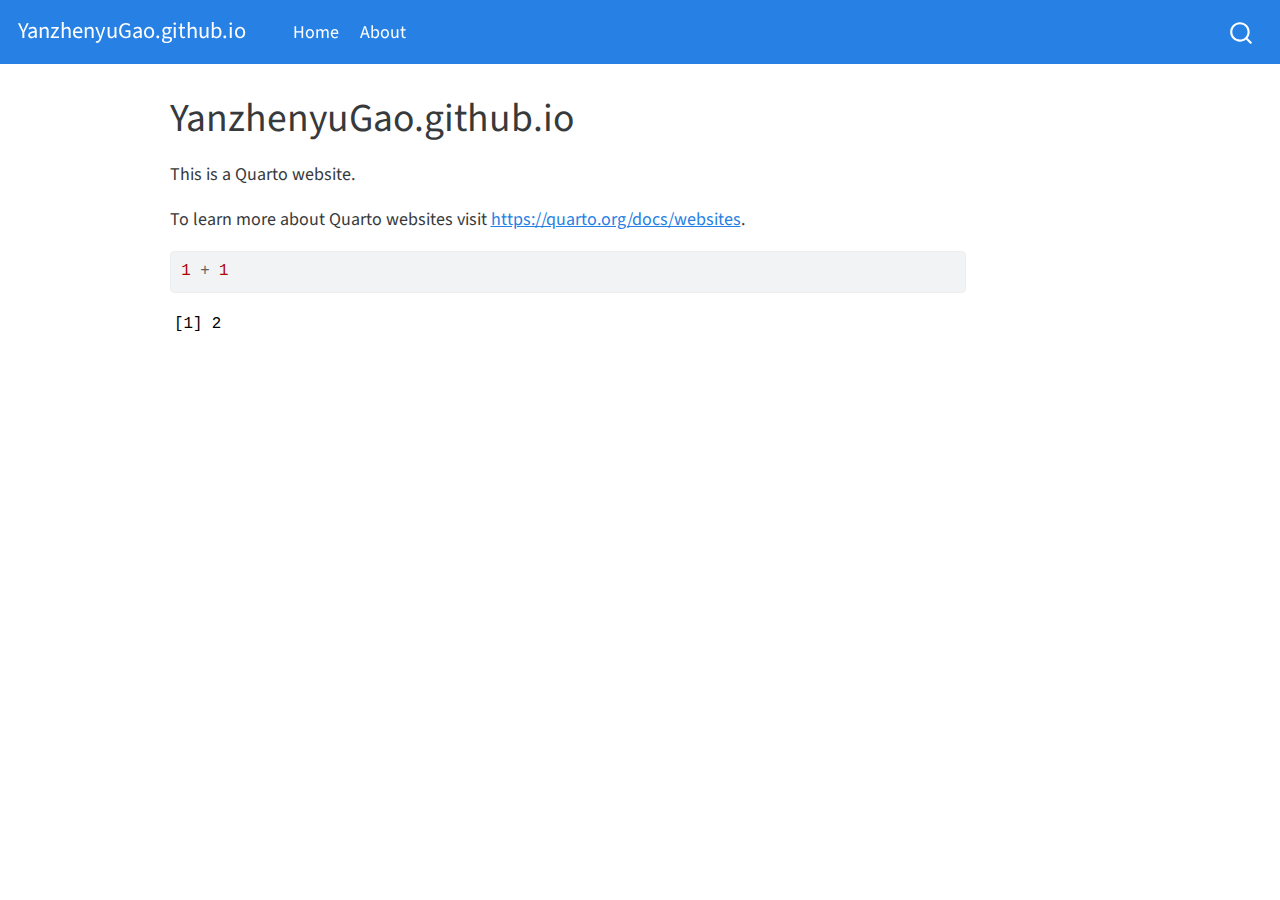
==== docs/index.html @ 92bbc310 "my commit message" ====
<!DOCTYPE html>
<html xmlns="http://www.w3.org/1999/xhtml" lang="en" xml:lang="en"><head>

<meta charset="utf-8">
<meta name="generator" content="quarto-1.2.269">

<meta name="viewport" content="width=device-width, initial-scale=1.0, user-scalable=yes">


<title>YanzhenyuGao.github.io</title>
<style>
code{white-space: pre-wrap;}
span.smallcaps{font-variant: small-caps;}
div.columns{display: flex; gap: min(4vw, 1.5em);}
div.column{flex: auto; overflow-x: auto;}
div.hanging-indent{margin-left: 1.5em; text-indent: -1.5em;}
ul.task-list{list-style: none;}
ul.task-list li input[type="checkbox"] {
  width: 0.8em;
  margin: 0 0.8em 0.2em -1.6em;
  vertical-align: middle;
}
pre > code.sourceCode { white-space: pre; position: relative; }
pre > code.sourceCode > span { display: inline-block; line-height: 1.25; }
pre > code.sourceCode > span:empty { height: 1.2em; }
.sourceCode { overflow: visible; }
code.sourceCode > span { color: inherit; text-decoration: inherit; }
div.sourceCode { margin: 1em 0; }
pre.sourceCode { margin: 0; }
@media screen {
div.sourceCode { overflow: auto; }
}
@media print {
pre > code.sourceCode { white-space: pre-wrap; }
pre > code.sourceCode > span { text-indent: -5em; padding-left: 5em; }
}
pre.numberSource code
  { counter-reset: source-line 0; }
pre.numberSource code > span
  { position: relative; left: -4em; counter-increment: source-line; }
pre.numberSource code > span > a:first-child::before
  { content: counter(source-line);
    position: relative; left: -1em; text-align: right; vertical-align: baseline;
    border: none; display: inline-block;
    -webkit-touch-callout: none; -webkit-user-select: none;
    -khtml-user-select: none; -moz-user-select: none;
    -ms-user-select: none; user-select: none;
    padding: 0 4px; width: 4em;
    color: #aaaaaa;
  }
pre.numberSource { margin-left: 3em; border-left: 1px solid #aaaaaa;  padding-left: 4px; }
div.sourceCode
  {   }
@media screen {
pre > code.sourceCode > span > a:first-child::before { text-decoration: underline; }
}
code span.al { color: #ff0000; font-weight: bold; } /* Alert */
code span.an { color: #60a0b0; font-weight: bold; font-style: italic; } /* Annotation */
code span.at { color: #7d9029; } /* Attribute */
code span.bn { color: #40a070; } /* BaseN */
code span.bu { color: #008000; } /* BuiltIn */
code span.cf { color: #007020; font-weight: bold; } /* ControlFlow */
code span.ch { color: #4070a0; } /* Char */
code span.cn { color: #880000; } /* Constant */
code span.co { color: #60a0b0; font-style: italic; } /* Comment */
code span.cv { color: #60a0b0; font-weight: bold; font-style: italic; } /* CommentVar */
code span.do { color: #ba2121; font-style: italic; } /* Documentation */
code span.dt { color: #902000; } /* DataType */
code span.dv { color: #40a070; } /* DecVal */
code span.er { color: #ff0000; font-weight: bold; } /* Error */
code span.ex { } /* Extension */
code span.fl { color: #40a070; } /* Float */
code span.fu { color: #06287e; } /* Function */
code span.im { color: #008000; font-weight: bold; } /* Import */
code span.in { color: #60a0b0; font-weight: bold; font-style: italic; } /* Information */
code span.kw { color: #007020; font-weight: bold; } /* Keyword */
code span.op { color: #666666; } /* Operator */
code span.ot { color: #007020; } /* Other */
code span.pp { color: #bc7a00; } /* Preprocessor */
code span.sc { color: #4070a0; } /* SpecialChar */
code span.ss { color: #bb6688; } /* SpecialString */
code span.st { color: #4070a0; } /* String */
code span.va { color: #19177c; } /* Variable */
code span.vs { color: #4070a0; } /* VerbatimString */
code span.wa { color: #60a0b0; font-weight: bold; font-style: italic; } /* Warning */
</style>


<script src="site_libs/quarto-nav/quarto-nav.js"></script>
<script src="site_libs/quarto-nav/headroom.min.js"></script>
<script src="site_libs/clipboard/clipboard.min.js"></script>
<script src="site_libs/quarto-search/autocomplete.umd.js"></script>
<script src="site_libs/quarto-search/fuse.min.js"></script>
<script src="site_libs/quarto-search/quarto-search.js"></script>
<meta name="quarto:offset" content="./">
<script src="site_libs/quarto-html/quarto.js"></script>
<script src="site_libs/quarto-html/popper.min.js"></script>
<script src="site_libs/quarto-html/tippy.umd.min.js"></script>
<script src="site_libs/quarto-html/anchor.min.js"></script>
<link href="site_libs/quarto-html/tippy.css" rel="stylesheet">
<link href="site_libs/quarto-html/quarto-syntax-highlighting.css" rel="stylesheet" id="quarto-text-highlighting-styles">
<script src="site_libs/bootstrap/bootstrap.min.js"></script>
<link href="site_libs/bootstrap/bootstrap-icons.css" rel="stylesheet">
<link href="site_libs/bootstrap/bootstrap.min.css" rel="stylesheet" id="quarto-bootstrap" data-mode="light">
<script id="quarto-search-options" type="application/json">{
  "location": "navbar",
  "copy-button": false,
  "collapse-after": 3,
  "panel-placement": "end",
  "type": "overlay",
  "limit": 20,
  "language": {
    "search-no-results-text": "No results",
    "search-matching-documents-text": "matching documents",
    "search-copy-link-title": "Copy link to search",
    "search-hide-matches-text": "Hide additional matches",
    "search-more-match-text": "more match in this document",
    "search-more-matches-text": "more matches in this document",
    "search-clear-button-title": "Clear",
    "search-detached-cancel-button-title": "Cancel",
    "search-submit-button-title": "Submit"
  }
}</script>


<link rel="stylesheet" href="styles.css">
</head>

<body class="nav-fixed">

<div id="quarto-search-results"></div>
  <header id="quarto-header" class="headroom fixed-top">
    <nav class="navbar navbar-expand-lg navbar-dark ">
      <div class="navbar-container container-fluid">
      <div class="navbar-brand-container">
    <a class="navbar-brand" href="./index.html">
    <span class="navbar-title">YanzhenyuGao.github.io</span>
    </a>
  </div>
          <button class="navbar-toggler" type="button" data-bs-toggle="collapse" data-bs-target="#navbarCollapse" aria-controls="navbarCollapse" aria-expanded="false" aria-label="Toggle navigation" onclick="if (window.quartoToggleHeadroom) { window.quartoToggleHeadroom(); }">
  <span class="navbar-toggler-icon"></span>
</button>
          <div class="collapse navbar-collapse" id="navbarCollapse">
            <ul class="navbar-nav navbar-nav-scroll me-auto">
  <li class="nav-item">
    <a class="nav-link active" href="./index.html" aria-current="page">
 <span class="menu-text">Home</span></a>
  </li>  
  <li class="nav-item">
    <a class="nav-link" href="./about.html">
 <span class="menu-text">About</span></a>
  </li>  
</ul>
              <div id="quarto-search" class="" title="Search"></div>
          </div> <!-- /navcollapse -->
      </div> <!-- /container-fluid -->
    </nav>
</header>
<!-- content -->
<div id="quarto-content" class="quarto-container page-columns page-rows-contents page-layout-article page-navbar">
<!-- sidebar -->
<!-- margin-sidebar -->
    <div id="quarto-margin-sidebar" class="sidebar margin-sidebar">
        
    </div>
<!-- main -->
<main class="content" id="quarto-document-content">

<header id="title-block-header" class="quarto-title-block default">
<div class="quarto-title">
<h1 class="title">YanzhenyuGao.github.io</h1>
</div>



<div class="quarto-title-meta">

    
  
    
  </div>
  

</header>

<p>This is a Quarto website.</p>
<p>To learn more about Quarto websites visit <a href="https://quarto.org/docs/websites" class="uri">https://quarto.org/docs/websites</a>.</p>
<div class="cell">
<div class="sourceCode cell-code" id="cb1"><pre class="sourceCode r code-with-copy"><code class="sourceCode r"><span id="cb1-1"><a href="#cb1-1" aria-hidden="true" tabindex="-1"></a><span class="dv">1</span> <span class="sc">+</span> <span class="dv">1</span></span></code><button title="Copy to Clipboard" class="code-copy-button"><i class="bi"></i></button></pre></div>
<div class="cell-output cell-output-stdout">
<pre><code>[1] 2</code></pre>
</div>
</div>



</main> <!-- /main -->
<script id="quarto-html-after-body" type="application/javascript">
window.document.addEventListener("DOMContentLoaded", function (event) {
  const toggleBodyColorMode = (bsSheetEl) => {
    const mode = bsSheetEl.getAttribute("data-mode");
    const bodyEl = window.document.querySelector("body");
    if (mode === "dark") {
      bodyEl.classList.add("quarto-dark");
      bodyEl.classList.remove("quarto-light");
    } else {
      bodyEl.classList.add("quarto-light");
      bodyEl.classList.remove("quarto-dark");
    }
  }
  const toggleBodyColorPrimary = () => {
    const bsSheetEl = window.document.querySelector("link#quarto-bootstrap");
    if (bsSheetEl) {
      toggleBodyColorMode(bsSheetEl);
    }
  }
  toggleBodyColorPrimary();  
  const icon = "";
  const anchorJS = new window.AnchorJS();
  anchorJS.options = {
    placement: 'right',
    icon: icon
  };
  anchorJS.add('.anchored');
  const clipboard = new window.ClipboardJS('.code-copy-button', {
    target: function(trigger) {
      return trigger.previousElementSibling;
    }
  });
  clipboard.on('success', function(e) {
    // button target
    const button = e.trigger;
    // don't keep focus
    button.blur();
    // flash "checked"
    button.classList.add('code-copy-button-checked');
    var currentTitle = button.getAttribute("title");
    button.setAttribute("title", "Copied!");
    let tooltip;
    if (window.bootstrap) {
      button.setAttribute("data-bs-toggle", "tooltip");
      button.setAttribute("data-bs-placement", "left");
      button.setAttribute("data-bs-title", "Copied!");
      tooltip = new bootstrap.Tooltip(button, 
        { trigger: "manual", 
          customClass: "code-copy-button-tooltip",
          offset: [0, -8]});
      tooltip.show();    
    }
    setTimeout(function() {
      if (tooltip) {
        tooltip.hide();
        button.removeAttribute("data-bs-title");
        button.removeAttribute("data-bs-toggle");
        button.removeAttribute("data-bs-placement");
      }
      button.setAttribute("title", currentTitle);
      button.classList.remove('code-copy-button-checked');
    }, 1000);
    // clear code selection
    e.clearSelection();
  });
  function tippyHover(el, contentFn) {
    const config = {
      allowHTML: true,
      content: contentFn,
      maxWidth: 500,
      delay: 100,
      arrow: false,
      appendTo: function(el) {
          return el.parentElement;
      },
      interactive: true,
      interactiveBorder: 10,
      theme: 'quarto',
      placement: 'bottom-start'
    };
    window.tippy(el, config); 
  }
  const noterefs = window.document.querySelectorAll('a[role="doc-noteref"]');
  for (var i=0; i<noterefs.length; i++) {
    const ref = noterefs[i];
    tippyHover(ref, function() {
      // use id or data attribute instead here
      let href = ref.getAttribute('data-footnote-href') || ref.getAttribute('href');
      try { href = new URL(href).hash; } catch {}
      const id = href.replace(/^#\/?/, "");
      const note = window.document.getElementById(id);
      return note.innerHTML;
    });
  }
  const findCites = (el) => {
    const parentEl = el.parentElement;
    if (parentEl) {
      const cites = parentEl.dataset.cites;
      if (cites) {
        return {
          el,
          cites: cites.split(' ')
        };
      } else {
        return findCites(el.parentElement)
      }
    } else {
      return undefined;
    }
  };
  var bibliorefs = window.document.querySelectorAll('a[role="doc-biblioref"]');
  for (var i=0; i<bibliorefs.length; i++) {
    const ref = bibliorefs[i];
    const citeInfo = findCites(ref);
    if (citeInfo) {
      tippyHover(citeInfo.el, function() {
        var popup = window.document.createElement('div');
        citeInfo.cites.forEach(function(cite) {
          var citeDiv = window.document.createElement('div');
          citeDiv.classList.add('hanging-indent');
          citeDiv.classList.add('csl-entry');
          var biblioDiv = window.document.getElementById('ref-' + cite);
          if (biblioDiv) {
            citeDiv.innerHTML = biblioDiv.innerHTML;
          }
          popup.appendChild(citeDiv);
        });
        return popup.innerHTML;
      });
    }
  }
});
</script>
</div> <!-- /content -->



</body></html>
---- docs/site_libs/quarto-html/tippy.css ----
.tippy-box[data-animation=fade][data-state=hidden]{opacity:0}[data-tippy-root]{max-width:calc(100vw - 10px)}.tippy-box{position:relative;background-color:#333;color:#fff;border-radius:4px;font-size:14px;line-height:1.4;white-space:normal;outline:0;transition-property:transform,visibility,opacity}.tippy-box[data-placement^=top]>.tippy-arrow{bottom:0}.tippy-box[data-placement^=top]>.tippy-arrow:before{bottom:-7px;left:0;border-width:8px 8px 0;border-top-color:initial;transform-origin:center top}.tippy-box[data-placement^=bottom]>.tippy-arrow{top:0}.tippy-box[data-placement^=bottom]>.tippy-arrow:before{top:-7px;left:0;border-width:0 8px 8px;border-bottom-color:initial;transform-origin:center bottom}.tippy-box[data-placement^=left]>.tippy-arrow{right:0}.tippy-box[data-placement^=left]>.tippy-arrow:before{border-width:8px 0 8px 8px;border-left-color:initial;right:-7px;transform-origin:center left}.tippy-box[data-placement^=right]>.tippy-arrow{left:0}.tippy-box[data-placement^=right]>.tippy-arrow:before{left:-7px;border-width:8px 8px 8px 0;border-right-color:initial;transform-origin:center right}.tippy-box[data-inertia][data-state=visible]{transition-timing-function:cubic-bezier(.54,1.5,.38,1.11)}.tippy-arrow{width:16px;height:16px;color:#333}.tippy-arrow:before{content:"";position:absolute;border-color:transparent;border-style:solid}.tippy-content{position:relative;padding:5px 9px;z-index:1}
---- docs/site_libs/quarto-html/quarto-syntax-highlighting.css ----
/* quarto syntax highlight colors */
:root {
  --quarto-hl-ot-color: #003B4F;
  --quarto-hl-at-color: #657422;
  --quarto-hl-ss-color: #20794D;
  --quarto-hl-an-color: #5E5E5E;
  --quarto-hl-fu-color: #4758AB;
  --quarto-hl-st-color: #20794D;
  --quarto-hl-cf-color: #003B4F;
  --quarto-hl-op-color: #5E5E5E;
  --quarto-hl-er-color: #AD0000;
  --quarto-hl-bn-color: #AD0000;
  --quarto-hl-al-color: #AD0000;
  --quarto-hl-va-color: #111111;
  --quarto-hl-bu-color: inherit;
  --quarto-hl-ex-color: inherit;
  --quarto-hl-pp-color: #AD0000;
  --quarto-hl-in-color: #5E5E5E;
  --quarto-hl-vs-color: #20794D;
  --quarto-hl-wa-color: #5E5E5E;
  --quarto-hl-do-color: #5E5E5E;
  --quarto-hl-im-color: #00769E;
  --quarto-hl-ch-color: #20794D;
  --quarto-hl-dt-color: #AD0000;
  --quarto-hl-fl-color: #AD0000;
  --quarto-hl-co-color: #5E5E5E;
  --quarto-hl-cv-color: #5E5E5E;
  --quarto-hl-cn-color: #8f5902;
  --quarto-hl-sc-color: #5E5E5E;
  --quarto-hl-dv-color: #AD0000;
  --quarto-hl-kw-color: #003B4F;
}

/* other quarto variables */
:root {
  --quarto-font-monospace: SFMono-Regular, Menlo, Monaco, Consolas, "Liberation Mono", "Courier New", monospace;
}

pre > code.sourceCode > span {
  color: #003B4F;
}

code span {
  color: #003B4F;
}

code.sourceCode > span {
  color: #003B4F;
}

div.sourceCode,
div.sourceCode pre.sourceCode {
  color: #003B4F;
}

code span.ot {
  color: #003B4F;
}

code span.at {
  color: #657422;
}

code span.ss {
  color: #20794D;
}

code span.an {
  color: #5E5E5E;
}

code span.fu {
  color: #4758AB;
}

code span.st {
  color: #20794D;
}

code span.cf {
  color: #003B4F;
}

code span.op {
  color: #5E5E5E;
}

code span.er {
  color: #AD0000;
}

code span.bn {
  color: #AD0000;
}

code span.al {
  color: #AD0000;
}

code span.va {
  color: #111111;
}

code span.pp {
  color: #AD0000;
}

code span.in {
  color: #5E5E5E;
}

code span.vs {
  color: #20794D;
}

code span.wa {
  color: #5E5E5E;
  font-style: italic;
}

code span.do {
  color: #5E5E5E;
  font-style: italic;
}

code span.im {
  color: #00769E;
}

code span.ch {
  color: #20794D;
}

code span.dt {
  color: #AD0000;
}

code span.fl {
  color: #AD0000;
}

code span.co {
  color: #5E5E5E;
}

code span.cv {
  color: #5E5E5E;
  font-style: italic;
}

code span.cn {
  color: #8f5902;
}

code span.sc {
  color: #5E5E5E;
}

code span.dv {
  color: #AD0000;
}

code span.kw {
  color: #003B4F;
}

.prevent-inlining {
  content: "</";
}

/*# sourceMappingURL=debc5d5d77c3f9108843748ff7464032.css.map */
---- docs/styles.css ----
/* css styles */
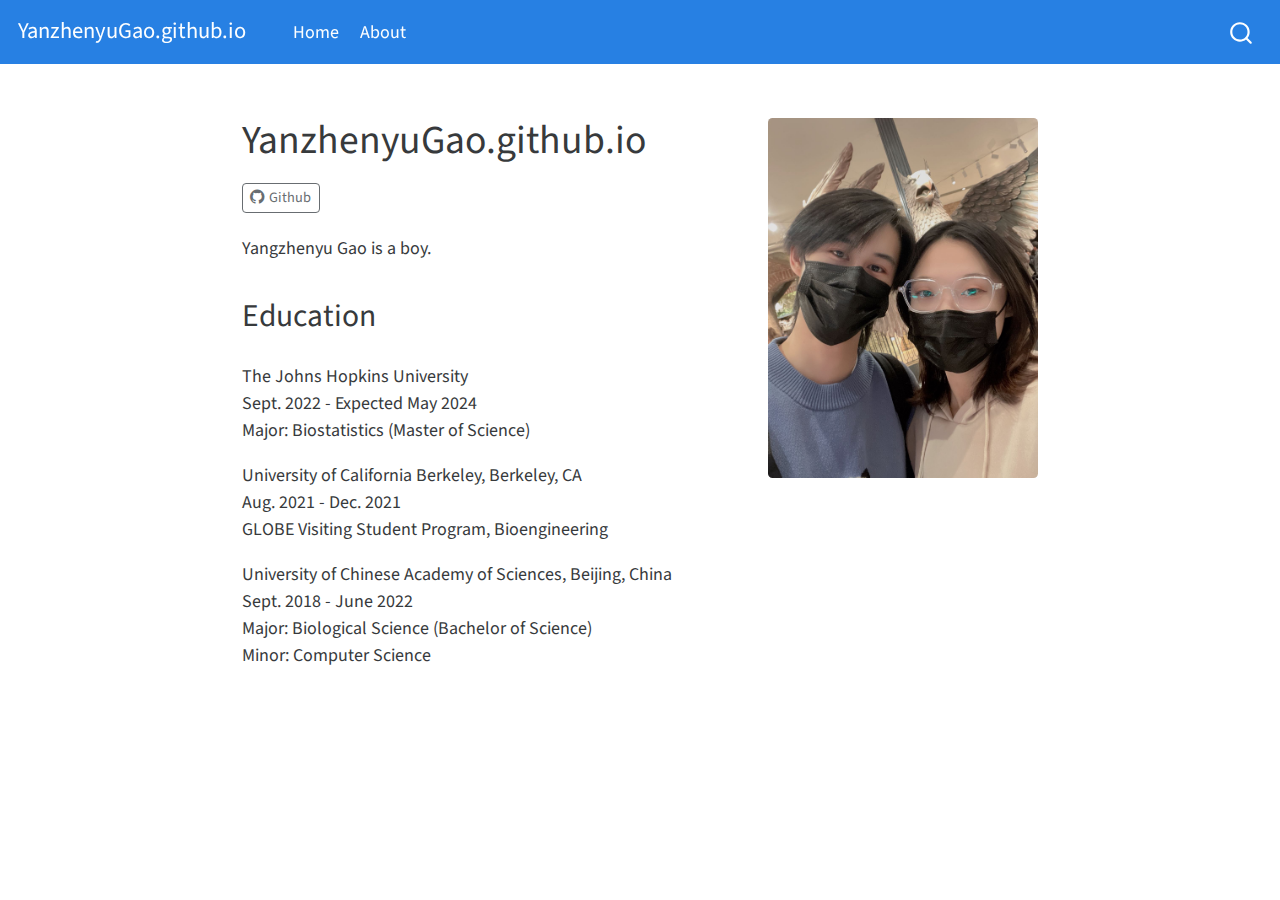
==== commit e7db087f: "my commit message" ====
--- a/docs/index.html
+++ b/docs/index.html
@@ -20,69 +20,6 @@
   margin: 0 0.8em 0.2em -1.6em;
   vertical-align: middle;
 }
-pre > code.sourceCode { white-space: pre; position: relative; }
-pre > code.sourceCode > span { display: inline-block; line-height: 1.25; }
-pre > code.sourceCode > span:empty { height: 1.2em; }
-.sourceCode { overflow: visible; }
-code.sourceCode > span { color: inherit; text-decoration: inherit; }
-div.sourceCode { margin: 1em 0; }
-pre.sourceCode { margin: 0; }
-@media screen {
-div.sourceCode { overflow: auto; }
-}
-@media print {
-pre > code.sourceCode { white-space: pre-wrap; }
-pre > code.sourceCode > span { text-indent: -5em; padding-left: 5em; }
-}
-pre.numberSource code
-  { counter-reset: source-line 0; }
-pre.numberSource code > span
-  { position: relative; left: -4em; counter-increment: source-line; }
-pre.numberSource code > span > a:first-child::before
-  { content: counter(source-line);
-    position: relative; left: -1em; text-align: right; vertical-align: baseline;
-    border: none; display: inline-block;
-    -webkit-touch-callout: none; -webkit-user-select: none;
-    -khtml-user-select: none; -moz-user-select: none;
-    -ms-user-select: none; user-select: none;
-    padding: 0 4px; width: 4em;
-    color: #aaaaaa;
-  }
-pre.numberSource { margin-left: 3em; border-left: 1px solid #aaaaaa;  padding-left: 4px; }
-div.sourceCode
-  {   }
-@media screen {
-pre > code.sourceCode > span > a:first-child::before { text-decoration: underline; }
-}
-code span.al { color: #ff0000; font-weight: bold; } /* Alert */
-code span.an { color: #60a0b0; font-weight: bold; font-style: italic; } /* Annotation */
-code span.at { color: #7d9029; } /* Attribute */
-code span.bn { color: #40a070; } /* BaseN */
-code span.bu { color: #008000; } /* BuiltIn */
-code span.cf { color: #007020; font-weight: bold; } /* ControlFlow */
-code span.ch { color: #4070a0; } /* Char */
-code span.cn { color: #880000; } /* Constant */
-code span.co { color: #60a0b0; font-style: italic; } /* Comment */
-code span.cv { color: #60a0b0; font-weight: bold; font-style: italic; } /* CommentVar */
-code span.do { color: #ba2121; font-style: italic; } /* Documentation */
-code span.dt { color: #902000; } /* DataType */
-code span.dv { color: #40a070; } /* DecVal */
-code span.er { color: #ff0000; font-weight: bold; } /* Error */
-code span.ex { } /* Extension */
-code span.fl { color: #40a070; } /* Float */
-code span.fu { color: #06287e; } /* Function */
-code span.im { color: #008000; font-weight: bold; } /* Import */
-code span.in { color: #60a0b0; font-weight: bold; font-style: italic; } /* Information */
-code span.kw { color: #007020; font-weight: bold; } /* Keyword */
-code span.op { color: #666666; } /* Operator */
-code span.ot { color: #007020; } /* Other */
-code span.pp { color: #bc7a00; } /* Preprocessor */
-code span.sc { color: #4070a0; } /* SpecialChar */
-code span.ss { color: #bb6688; } /* SpecialString */
-code span.st { color: #4070a0; } /* String */
-code span.va { color: #19177c; } /* Variable */
-code span.vs { color: #4070a0; } /* VerbatimString */
-code span.wa { color: #60a0b0; font-weight: bold; font-style: italic; } /* Warning */
 </style>
 
 
@@ -96,7 +33,6 @@
 <script src="site_libs/quarto-html/quarto.js"></script>
 <script src="site_libs/quarto-html/popper.min.js"></script>
 <script src="site_libs/quarto-html/tippy.umd.min.js"></script>
-<script src="site_libs/quarto-html/anchor.min.js"></script>
 <link href="site_libs/quarto-html/tippy.css" rel="stylesheet">
 <link href="site_libs/quarto-html/quarto-syntax-highlighting.css" rel="stylesheet" id="quarto-text-highlighting-styles">
 <script src="site_libs/bootstrap/bootstrap.min.js"></script>
@@ -126,7 +62,7 @@
 <link rel="stylesheet" href="styles.css">
 </head>
 
-<body class="nav-fixed">
+<body class="nav-fixed fullcontent">
 
 <div id="quarto-search-results"></div>
   <header id="quarto-header" class="headroom fixed-top">
@@ -160,41 +96,47 @@
 <div id="quarto-content" class="quarto-container page-columns page-rows-contents page-layout-article page-navbar">
 <!-- sidebar -->
 <!-- margin-sidebar -->
-    <div id="quarto-margin-sidebar" class="sidebar margin-sidebar">
-        
-    </div>
+    
 <!-- main -->
-<main class="content" id="quarto-document-content">
-
-<header id="title-block-header" class="quarto-title-block default">
+<div class="quarto-about-solana column-body">
+  <div class="about-entity">
+    <div class="entity-contents">
+      <header id="title-block-header" class="quarto-title-block default">
 <div class="quarto-title">
 <h1 class="title">YanzhenyuGao.github.io</h1>
 </div>
-
-
-
 <div class="quarto-title-meta">
-
-    
-  
-    
   </div>
-  
-
-</header>
-
-<p>This is a Quarto website.</p>
-<p>To learn more about Quarto websites visit <a href="https://quarto.org/docs/websites" class="uri">https://quarto.org/docs/websites</a>.</p>
-<div class="cell">
-<div class="sourceCode cell-code" id="cb1"><pre class="sourceCode r code-with-copy"><code class="sourceCode r"><span id="cb1-1"><a href="#cb1-1" aria-hidden="true" tabindex="-1"></a><span class="dv">1</span> <span class="sc">+</span> <span class="dv">1</span></span></code><button title="Copy to Clipboard" class="code-copy-button"><i class="bi"></i></button></pre></div>
-<div class="cell-output cell-output-stdout">
-<pre><code>[1] 2</code></pre>
+</header> <div class="about-links">
+  <a href="https://github.com/YangzhenyuGao" class="about-link">
+    <i class="bi bi-github"></i>
+     <span class="about-link-text">Github</span>
+  </a>
 </div>
+      <div class="about-contents"><main class="content" id="quarto-document-content">
+<p>Yangzhenyu Gao is a boy.</p>
+<section id="education" class="level2">
+<h2 data-anchor-id="education">Education</h2>
+<p>The Johns Hopkins University<br>
+Sept.&nbsp;2022 - Expected May 2024<br>
+Major: Biostatistics (Master of Science)</p>
+<p>University of California Berkeley, Berkeley, CA<br>
+Aug.&nbsp;2021 - Dec.&nbsp;2021<br>
+GLOBE Visiting Student Program, Bioengineering</p>
+<p>University of Chinese Academy of Sciences, Beijing, China<br>
+Sept.&nbsp;2018 - June 2022<br>
+Major: Biological Science (Bachelor of Science)<br>
+Minor: Computer Science</p>
+
+
+</section>
+</main></div>
+    </div>
+    <img src="profile.jpg" class="about-image
+  rounded " style="width: 15em;">
+  </div>
 </div>
-
-
-
-</main> <!-- /main -->
+ <!-- /main -->
 <script id="quarto-html-after-body" type="application/javascript">
 window.document.addEventListener("DOMContentLoaded", function (event) {
   const toggleBodyColorMode = (bsSheetEl) => {
@@ -215,13 +157,6 @@
     }
   }
   toggleBodyColorPrimary();  
-  const icon = "";
-  const anchorJS = new window.AnchorJS();
-  anchorJS.options = {
-    placement: 'right',
-    icon: icon
-  };
-  anchorJS.add('.anchored');
   const clipboard = new window.ClipboardJS('.code-copy-button', {
     target: function(trigger) {
       return trigger.previousElementSibling;
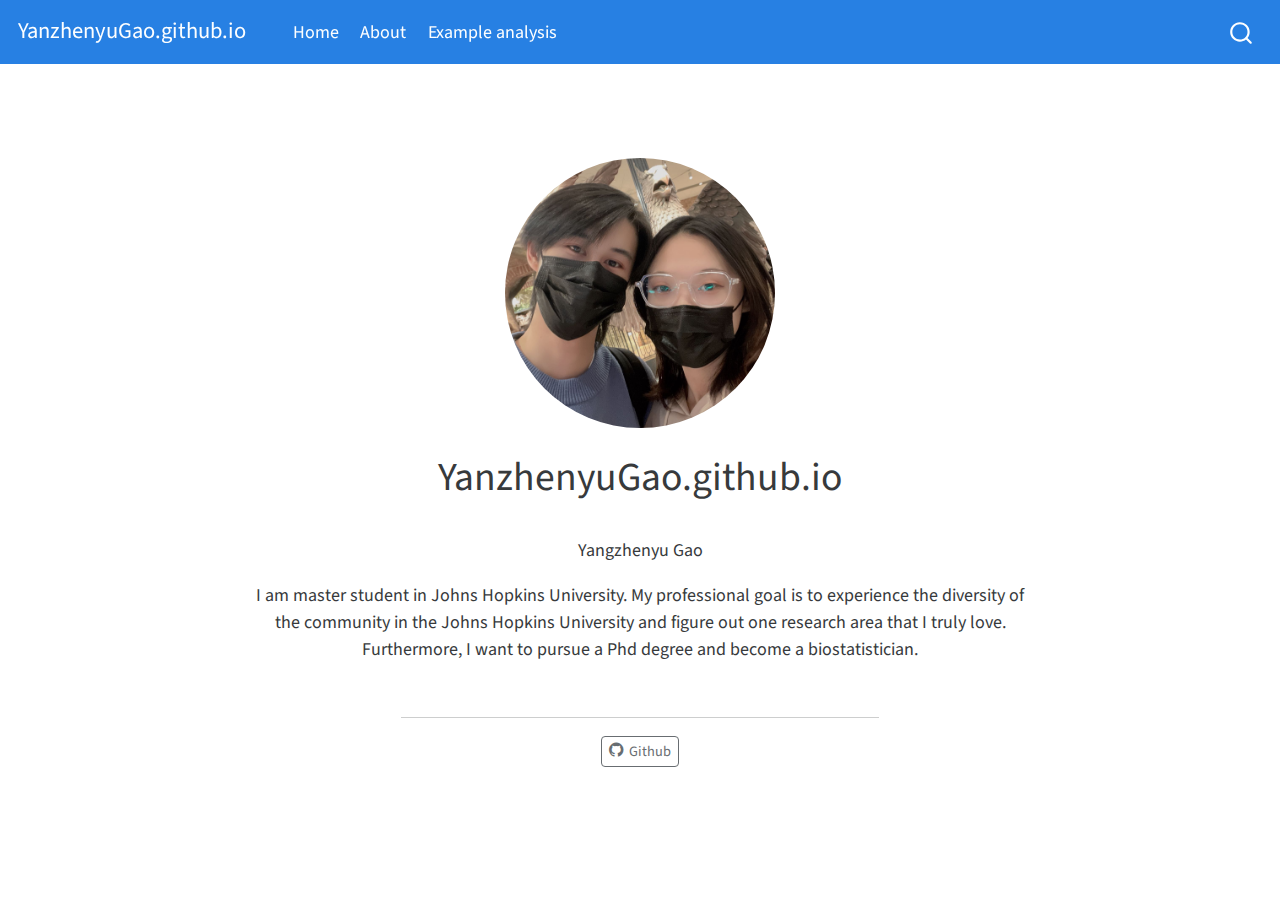
==== commit 16190c83: "my commit message" ====
--- a/docs/index.html
+++ b/docs/index.html
@@ -86,6 +86,10 @@
     <a class="nav-link" href="./about.html">
  <span class="menu-text">About</span></a>
   </li>  
+  <li class="nav-item">
+    <a class="nav-link" href="./Example analysis.html">
+ <span class="menu-text">Example analysis</span></a>
+  </li>  
 </ul>
               <div id="quarto-search" class="" title="Search"></div>
           </div> <!-- /navcollapse -->
@@ -98,43 +102,28 @@
 <!-- margin-sidebar -->
     
 <!-- main -->
-<div class="quarto-about-solana column-body">
-  <div class="about-entity">
-    <div class="entity-contents">
-      <header id="title-block-header" class="quarto-title-block default">
+<div class="quarto-about-jolla">
+  <img src="profile.jpg" class="about-image
+  round " style="height: 15em; width: 15em;">
+ <header id="title-block-header" class="quarto-title-block default">
 <div class="quarto-title">
 <h1 class="title">YanzhenyuGao.github.io</h1>
 </div>
 <div class="quarto-title-meta">
   </div>
-</header> <div class="about-links">
+</header><main class="content" id="quarto-document-content">
+<p>Yangzhenyu Gao</p>
+<p>I am master student in Johns Hopkins University. My professional goal is to experience the diversity of the community in the Johns Hopkins University and figure out one research area that I truly love. Furthermore, I want to pursue a Phd degree and become a biostatistician.</p>
+
+
+</main> 
+  <hr class="about-sep">
+   <div class="about-links">
   <a href="https://github.com/YangzhenyuGao" class="about-link">
     <i class="bi bi-github"></i>
      <span class="about-link-text">Github</span>
   </a>
 </div>
-      <div class="about-contents"><main class="content" id="quarto-document-content">
-<p>Yangzhenyu Gao is a boy.</p>
-<section id="education" class="level2">
-<h2 data-anchor-id="education">Education</h2>
-<p>The Johns Hopkins University<br>
-Sept.&nbsp;2022 - Expected May 2024<br>
-Major: Biostatistics (Master of Science)</p>
-<p>University of California Berkeley, Berkeley, CA<br>
-Aug.&nbsp;2021 - Dec.&nbsp;2021<br>
-GLOBE Visiting Student Program, Bioengineering</p>
-<p>University of Chinese Academy of Sciences, Beijing, China<br>
-Sept.&nbsp;2018 - June 2022<br>
-Major: Biological Science (Bachelor of Science)<br>
-Minor: Computer Science</p>
-
-
-</section>
-</main></div>
-    </div>
-    <img src="profile.jpg" class="about-image
-  rounded " style="width: 15em;">
-  </div>
 </div>
  <!-- /main -->
 <script id="quarto-html-after-body" type="application/javascript">
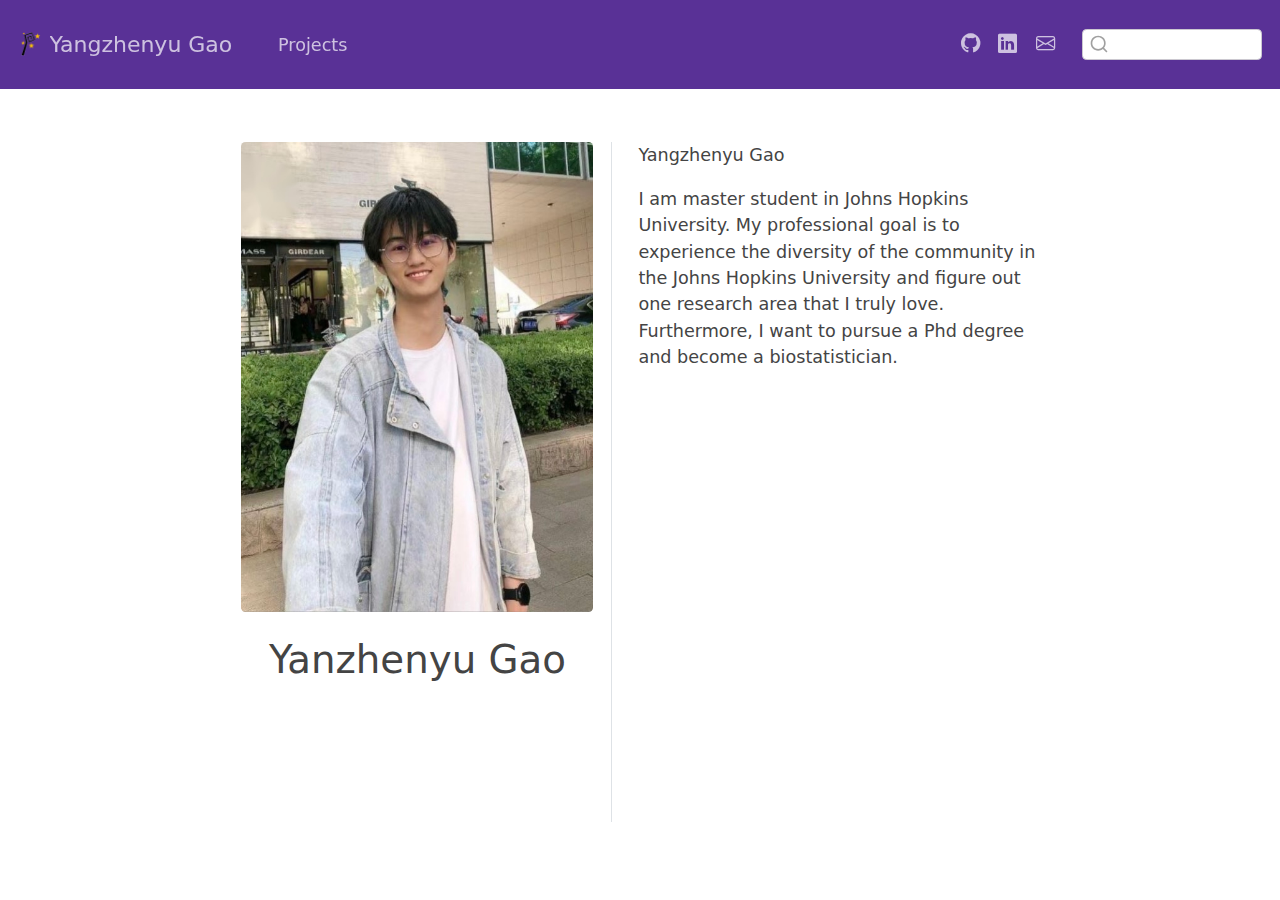
==== commit b52b7133: "change the structure" ====
--- a/docs/index.html
+++ b/docs/index.html
@@ -7,7 +7,7 @@
 <meta name="viewport" content="width=device-width, initial-scale=1.0, user-scalable=yes">
 
 
-<title>YanzhenyuGao.github.io</title>
+<title>Yangzhenyu Gao - Yanzhenyu Gao</title>
 <style>
 code{white-space: pre-wrap;}
 span.smallcaps{font-variant: small-caps;}
@@ -24,12 +24,12 @@
 
 
 <script src="site_libs/quarto-nav/quarto-nav.js"></script>
-<script src="site_libs/quarto-nav/headroom.min.js"></script>
 <script src="site_libs/clipboard/clipboard.min.js"></script>
 <script src="site_libs/quarto-search/autocomplete.umd.js"></script>
 <script src="site_libs/quarto-search/fuse.min.js"></script>
 <script src="site_libs/quarto-search/quarto-search.js"></script>
 <meta name="quarto:offset" content="./">
+<link href="./img/favicon.png" rel="icon" type="image/png">
 <script src="site_libs/quarto-html/quarto.js"></script>
 <script src="site_libs/quarto-html/popper.min.js"></script>
 <script src="site_libs/quarto-html/tippy.umd.min.js"></script>
@@ -43,7 +43,7 @@
   "copy-button": false,
   "collapse-after": 3,
   "panel-placement": "end",
-  "type": "overlay",
+  "type": "textbox",
   "limit": 20,
   "language": {
     "search-no-results-text": "No results",
@@ -59,7 +59,6 @@
 }</script>
 
 
-<link rel="stylesheet" href="styles.css">
 </head>
 
 <body class="nav-fixed fullcontent">
@@ -69,8 +68,11 @@
     <nav class="navbar navbar-expand-lg navbar-dark ">
       <div class="navbar-container container-fluid">
       <div class="navbar-brand-container">
+    <a href="./index.html" class="navbar-brand navbar-brand-logo">
+    <img src="./img/logo.png" alt="" class="navbar-logo">
+    </a>
     <a class="navbar-brand" href="./index.html">
-    <span class="navbar-title">YanzhenyuGao.github.io</span>
+    <span class="navbar-title">Yangzhenyu Gao</span>
     </a>
   </div>
           <button class="navbar-toggler" type="button" data-bs-toggle="collapse" data-bs-target="#navbarCollapse" aria-controls="navbarCollapse" aria-expanded="false" aria-label="Toggle navigation" onclick="if (window.quartoToggleHeadroom) { window.quartoToggleHeadroom(); }">
@@ -79,16 +81,25 @@
           <div class="collapse navbar-collapse" id="navbarCollapse">
             <ul class="navbar-nav navbar-nav-scroll me-auto">
   <li class="nav-item">
-    <a class="nav-link active" href="./index.html" aria-current="page">
- <span class="menu-text">Home</span></a>
-  </li>  
-  <li class="nav-item">
-    <a class="nav-link" href="./about.html">
- <span class="menu-text">About</span></a>
-  </li>  
-  <li class="nav-item">
-    <a class="nav-link" href="./Example analysis.html">
- <span class="menu-text">Example analysis</span></a>
+    <a class="nav-link" href="./projects/index.html">
+ <span class="menu-text">Projects</span></a>
+  </li>  
+</ul>
+            <ul class="navbar-nav navbar-nav-scroll ms-auto">
+  <li class="nav-item compact">
+    <a class="nav-link" href="https://github.com/YangzhenyuGao"><i class="bi bi-github" role="img">
+</i> 
+ <span class="menu-text"></span></a>
+  </li>  
+  <li class="nav-item compact">
+    <a class="nav-link" href="https://www.linkedin.com/in/marvin-schmitt-a85b321a2/"><i class="bi bi-linkedin" role="img">
+</i> 
+ <span class="menu-text"></span></a>
+  </li>  
+  <li class="nav-item compact">
+    <a class="nav-link" href="mailto:gatzgao@gmail.com"><i class="bi bi-envelope" role="img" aria-label="email">
+</i> 
+ <span class="menu-text"></span></a>
   </li>  
 </ul>
               <div id="quarto-search" class="" title="Search"></div>
@@ -102,28 +113,26 @@
 <!-- margin-sidebar -->
     
 <!-- main -->
-<div class="quarto-about-jolla">
-  <img src="profile.jpg" class="about-image
-  round " style="height: 15em; width: 15em;">
- <header id="title-block-header" class="quarto-title-block default">
+<div class="quarto-about-trestles">
+  <div class="about-entity">
+    <img src="img/profile.jpg" class="about-image
+  rounded " style="width: 20em;">
+<header id="title-block-header" class="quarto-title-block default">
 <div class="quarto-title">
-<h1 class="title">YanzhenyuGao.github.io</h1>
+<h1 class="title">Yanzhenyu Gao</h1>
 </div>
 <div class="quarto-title-meta">
   </div>
-</header><main class="content" id="quarto-document-content">
+</header>
+  </div>
+  <div class="about-contents"><main class="content" id="quarto-document-content">
+<div id="about-block">
+</div>
 <p>Yangzhenyu Gao</p>
 <p>I am master student in Johns Hopkins University. My professional goal is to experience the diversity of the community in the Johns Hopkins University and figure out one research area that I truly love. Furthermore, I want to pursue a Phd degree and become a biostatistician.</p>
 
 
-</main> 
-  <hr class="about-sep">
-   <div class="about-links">
-  <a href="https://github.com/YangzhenyuGao" class="about-link">
-    <i class="bi bi-github"></i>
-     <span class="about-link-text">Github</span>
-  </a>
-</div>
+</main></div>
 </div>
  <!-- /main -->
 <script id="quarto-html-after-body" type="application/javascript">
